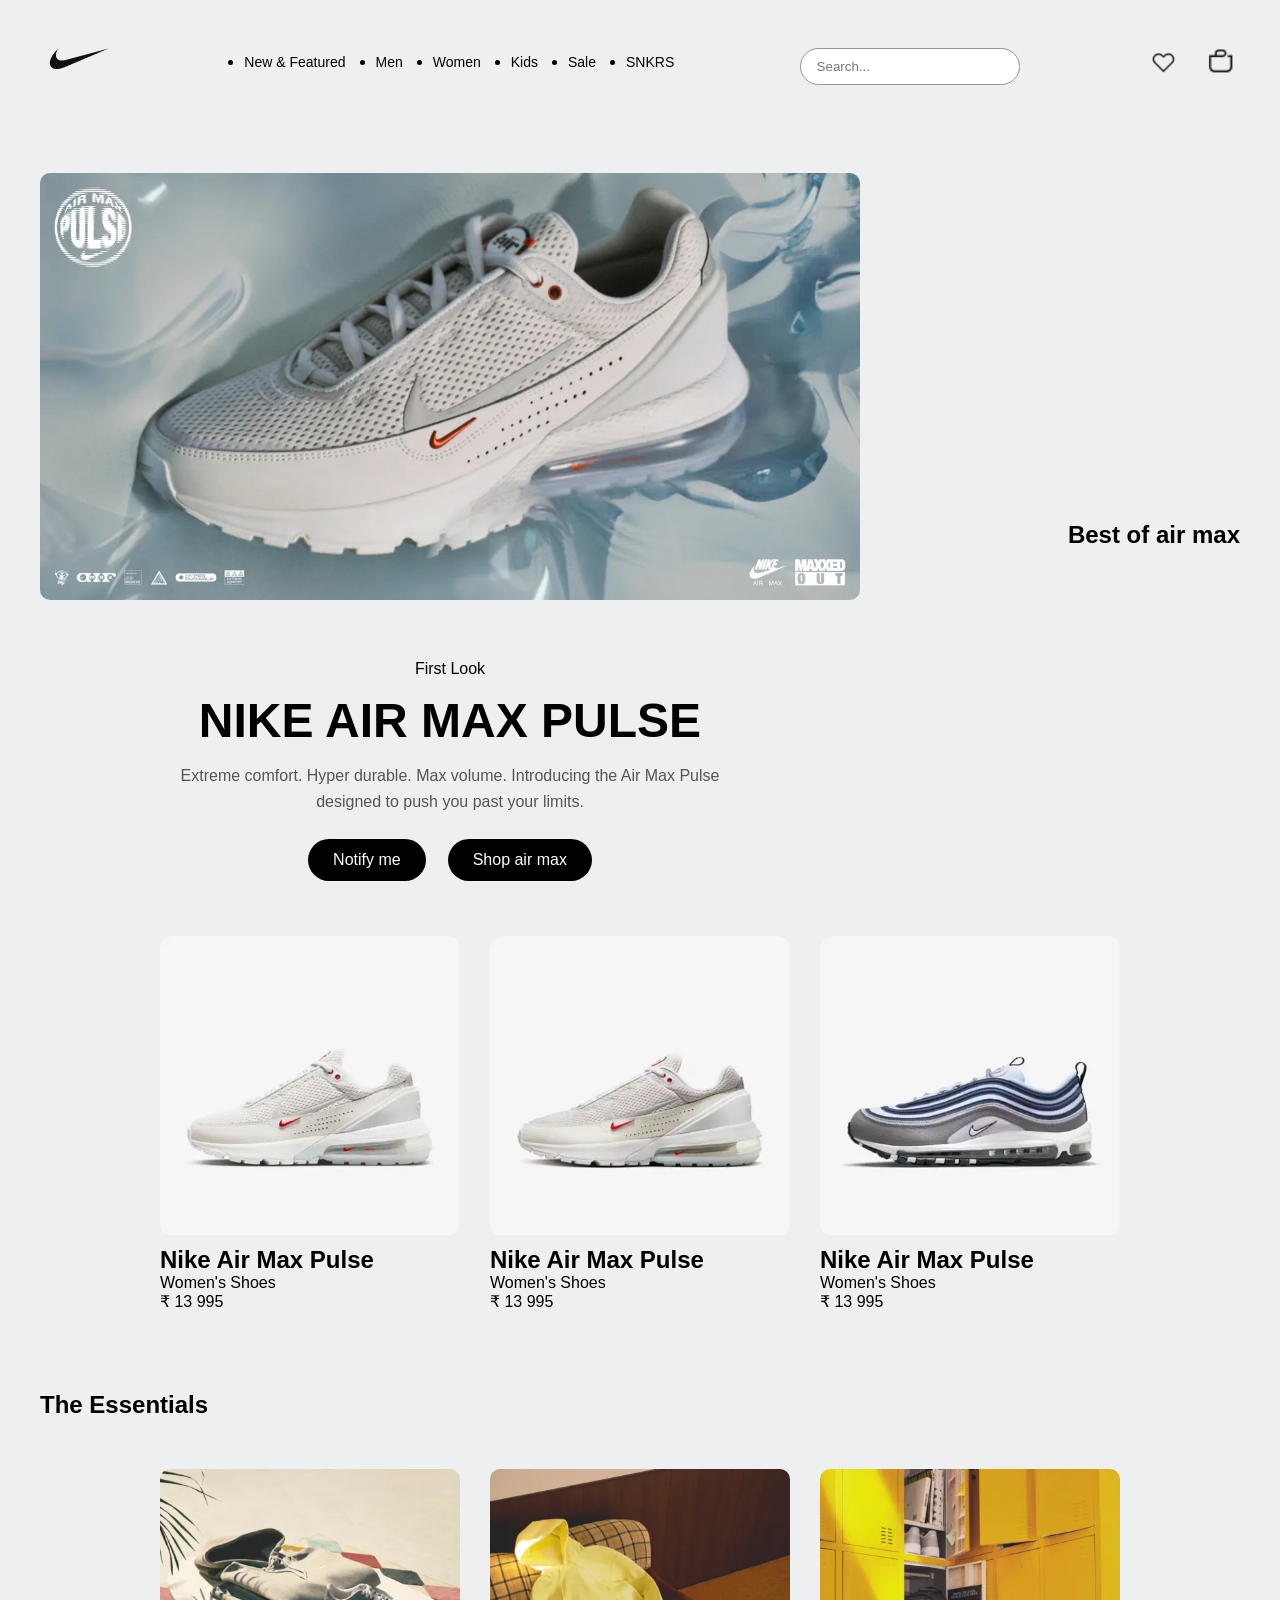
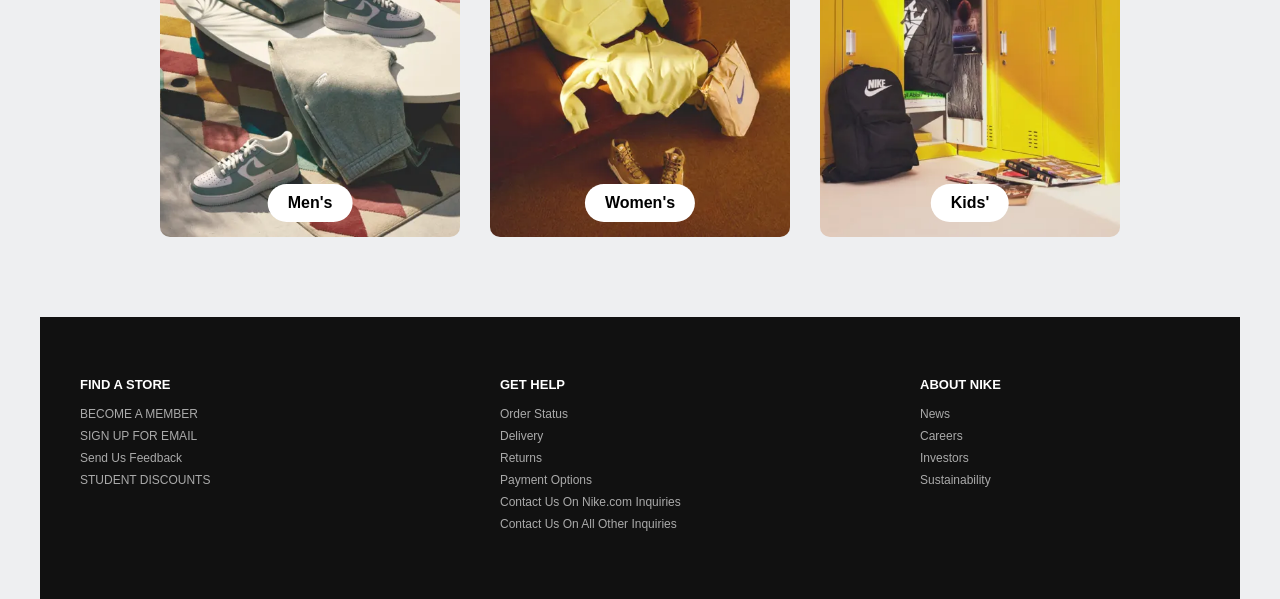
==== index.html @ b6634bfe "commit my project" ====
<!DOCTYPE html>
<html lang="en">
<head>
    <meta charset="UTF-8">
    <meta name="viewport" content="width=device-width, initial-scale=1.0">
    <title>Alowishus</title>
    <link rel="stylesheet" href="style.css">
</head>
<body>

<div class="container">
    <header class="header">

        <a href="#" class="logo">
            <img src="imgs/Frame.png" alt="">
        </a>

        <ul class="nav">
            <li><a href="#products">New & Featured</a></li>
            <li><a href="#essentials">Men</a></li>
            <li><a href="#essentials">Women</a></li>
            <li><a href="#essentials">Kids</a></li>
            <li><a href="#essentials">Sale</a></li>
            <li><a href="registr/registration.html">SNKRS</a></li>
        </ul>

    <input class="search-input" type="search" placeholder="Search...">

<div class="icons">
    <a href="registr/registration.html"><img src="imgs/heart.png" alt="heart"></a>
    <a href="shop/shop.html"><img src="imgs/shop.png" alt="shop"></a>
</div>


    <section class="kross">
        <img src="imgs/Image (1).png" alt="" class="kross-img">

        <div class="kross-text">
            <span>First Look</span>
            <h1>NIKE AIR MAX PULSE</h1>
            <p>
                Extreme comfort. Hyper durable. Max volume. Introducing the Air Max Pulse
                designed to push you past your limits.
            </p>
            <div class="btns">
                <a href="#" class="btn">Notify me</a>
                <a href="#" class="btn">Shop air max</a>
            </div>
        </div>
    </section>

    <h2 class="title">Best of air max</h2>

    <section class="yt" id="products">
        <div class="ka">
            <img src="imgs/Image (2).png" alt="">
            <div class="ka-text">
                <h1>Nike Air Max Pulse</h1>
                <p>Women's Shoes</p>
                <span>₹ 13 995</span>
            </div>
        </div>

        <div class="ka">
            <img src="imgs/Image (3).png" alt="">
            <div class="ka-text">
                <h1>Nike Air Max Pulse</h1>
                <p>Women's Shoes</p>
                <span>₹ 13 995</span>
            </div>
        </div>

        <div class="ka">
            <img src="imgs/Image (4).png" alt="">
            <div class="ka-text">
                <h1>Nike Air Max Pulse</h1>
                <p>Women's Shoes</p>
                <span>₹ 13 995</span>
            </div>
        </div>
    </section>

    <h2 class="title" id="essentials">The Essentials</h2>

    <section class="cho">
        <div class="ch">
            <img src="imgs/Frame (2).png" alt="">
            <a href="#The Essentials ">Men's</a>
        </div>

        <div class="ch">
            <img src="imgs/Frame (3).png" alt="">
            <a href="#The Essentials ">Women's</a>
        </div>

        <div class="ch">
            <img src="imgs/Image (5).png" alt="">
            <a href="#The Essentials ">Kids'</a>
        </div>
    </section>

</div>

<footer class="konec-yra">

    <div class="col">
        <h4>FIND A STORE</h4>
        <p>BECOME A MEMBER</p>
        <p>SIGN UP FOR EMAIL</p>
        <p>Send Us Feedback</p>
        <p>STUDENT DISCOUNTS</p>
    </div>

    <div class="col">
        <h4>GET HELP</h4>
        <p>Order Status</p>
        <p>Delivery</p>
        <p>Returns</p>
        <p>Payment Options</p>
        <p>Contact Us On Nike.com Inquiries</p>
        <p>Contact Us On All Other Inquiries</p>
    </div>

    <div class="col">
        <h4>ABOUT NIKE</h4>
        <p>News</p>
        <p>Careers</p>
        <p>Investors</p>
        <p>Sustainability</p>
    </div>

</footer>

</body>
</html>
---- style.css ----
* {
    margin: 0;
    padding: 0;
    box-sizing: border-box;
}

body {
    background: #EEEFF1;
    font-family: sans-serif;
}

.container {
    max-width: 1240px;
    margin: auto;
    padding: 20px;
}

.header {
    display: flex;
    justify-content: space-between;
    align-items: center;
    flex-wrap: wrap;
    gap: 20px;
}


.header .icons {
    display: flex;
    align-items: center;
    gap: 15px;
}

.header .icons a img {
    display: block;
    max-width: 100%;
    height: auto;
    width: 40px;
}


.nav {
    display: flex;
    flex-wrap: wrap;
    gap: 30px;
    justify-content: center;
}

.nav a {
    color: #000;
    text-decoration: none;
    font-size: 14px;
    white-space: nowrap;
}

.kross {
    margin-top: 50px;
    text-align: center;
    display: flex;
    flex-direction: column;
    align-items: center;
    gap: 30px;
}

.kross-img {
    width: 100%;
    max-width: 820px;
    height: auto;
    object-fit: cover;
    border-radius: 10px;
}

.kross-text {
    margin-top: 30px;
    max-width: 720px;
}

.kross-text h1 {
    font-size: 48px;
    margin: 15px 0;
}

.kross-text p {
    max-width: 600px;
    margin: auto;
    color: #555;
    line-height: 1.6;
}

.header .search-input {
    width: 220px;
    max-width: 100%;
    padding: 10px 16px;
    border-radius: 999px;
    border: 1px solid #999494;
    background: #ffffff;
    margin-top: 10px;
}

.btns {
    display: flex;
    flex-wrap: wrap;
    justify-content: center;
    gap: 12px;
    margin-top: 20px;
}

.btn {
    display: inline-block;
    background: #000;
    color: #fff;
    padding: 12px 25px;
    border-radius: 30px;
    margin: 5px;
    text-decoration: none;
}

.title {
    margin-top: 60px;
    text-align: center;
}

.yt {
    display: flex;
    flex-wrap: wrap;
    justify-content: center;
    gap: 30px;
    margin-top: 30px;
}

.ka {
    width: min(100%, 300px);
}

.ka img {
    width: 100%;
    display: block;
    border-radius: 12px;
}

.ka-text {
    margin-top: 10px;
    text-align: left;
}

.cho {
    display: flex;
    flex-wrap: wrap;
    justify-content: center;
    gap: 30px;
    margin-top: 30px;
}

.ch {
    position: relative;
    width: min(100%, 300px);
}

.ch img {
    width: 100%;
    border-radius: 10px;
    display: block;
}

.ch a {
    position: absolute;
    bottom: 15px;
    left: 50%;
    transform: translateX(-50%);
    background: #fff;
    padding: 10px 20px;
    border-radius: 20px;
    text-decoration: none;
    color: #000;
    font-weight: 600;
}

.konec-yra {
    margin-top: 60px;
    background: #111;
    color: #fff;
    padding: 60px 40px;
    max-width: 1200px;
    margin-left: auto;
    margin-right: auto;
    display: flex;
    justify-content: space-between;
    gap: 60px;
    flex-wrap: wrap;
}

.col {
    width: min(100%, 280px);
}

.col h4 {
    font-size: 13px;
    margin-bottom: 15px;
}

.col p {
    font-size: 12px;
    color: #aaa;
    margin: 8px 0;
    cursor: pointer;
}

.col p:hover {
    color: #fff;
}

@media (max-width: 980px) {
    .container {
        padding: 16px;
    }

    .header {
        justify-content: center;
    }

    .kross {
        margin-top: 40px;
    }

    .konec-yra {
        padding: 40px 25px;
    }
}

@media (max-width: 768px) {
    .header {
        flex-direction: column;
        align-items: center; /* Змінено на center, щоб іконки та пошук гарно центрувалися */
    }

    .nav {
        justify-content: center;
        gap: 12px;
    }

    .kross-text h1 {
        font-size: 34px;
    }

    .btns {
        flex-direction: column;
        align-items: center;
        gap: 12px;
    }

    .yt,
    .cho {
        flex-direction: column;
        align-items: center;
        gap: 20px;
    }

    .ka,
    .ch {
        width: 100%;
        max-width: 340px;
    }

    .konec-yra {
        flex-direction: column;
        align-items: stretch;
        padding: 30px 20px;
    }

    .col {
        width: 100%;
    }
}

@media (max-width: 480px) {
    .container {
        padding: 12px;
    }

    .kross-text h1 {
        font-size: 28px;
    }

    .kross-text p,
    .nav a,
    .col p {
        font-size: 13px;
    }

    .btn {
        padding: 12px 18px;
    }

    .konec-yra {
        padding: 25px 16px;
    }

    .nav {
        gap: 10px;
    }
}
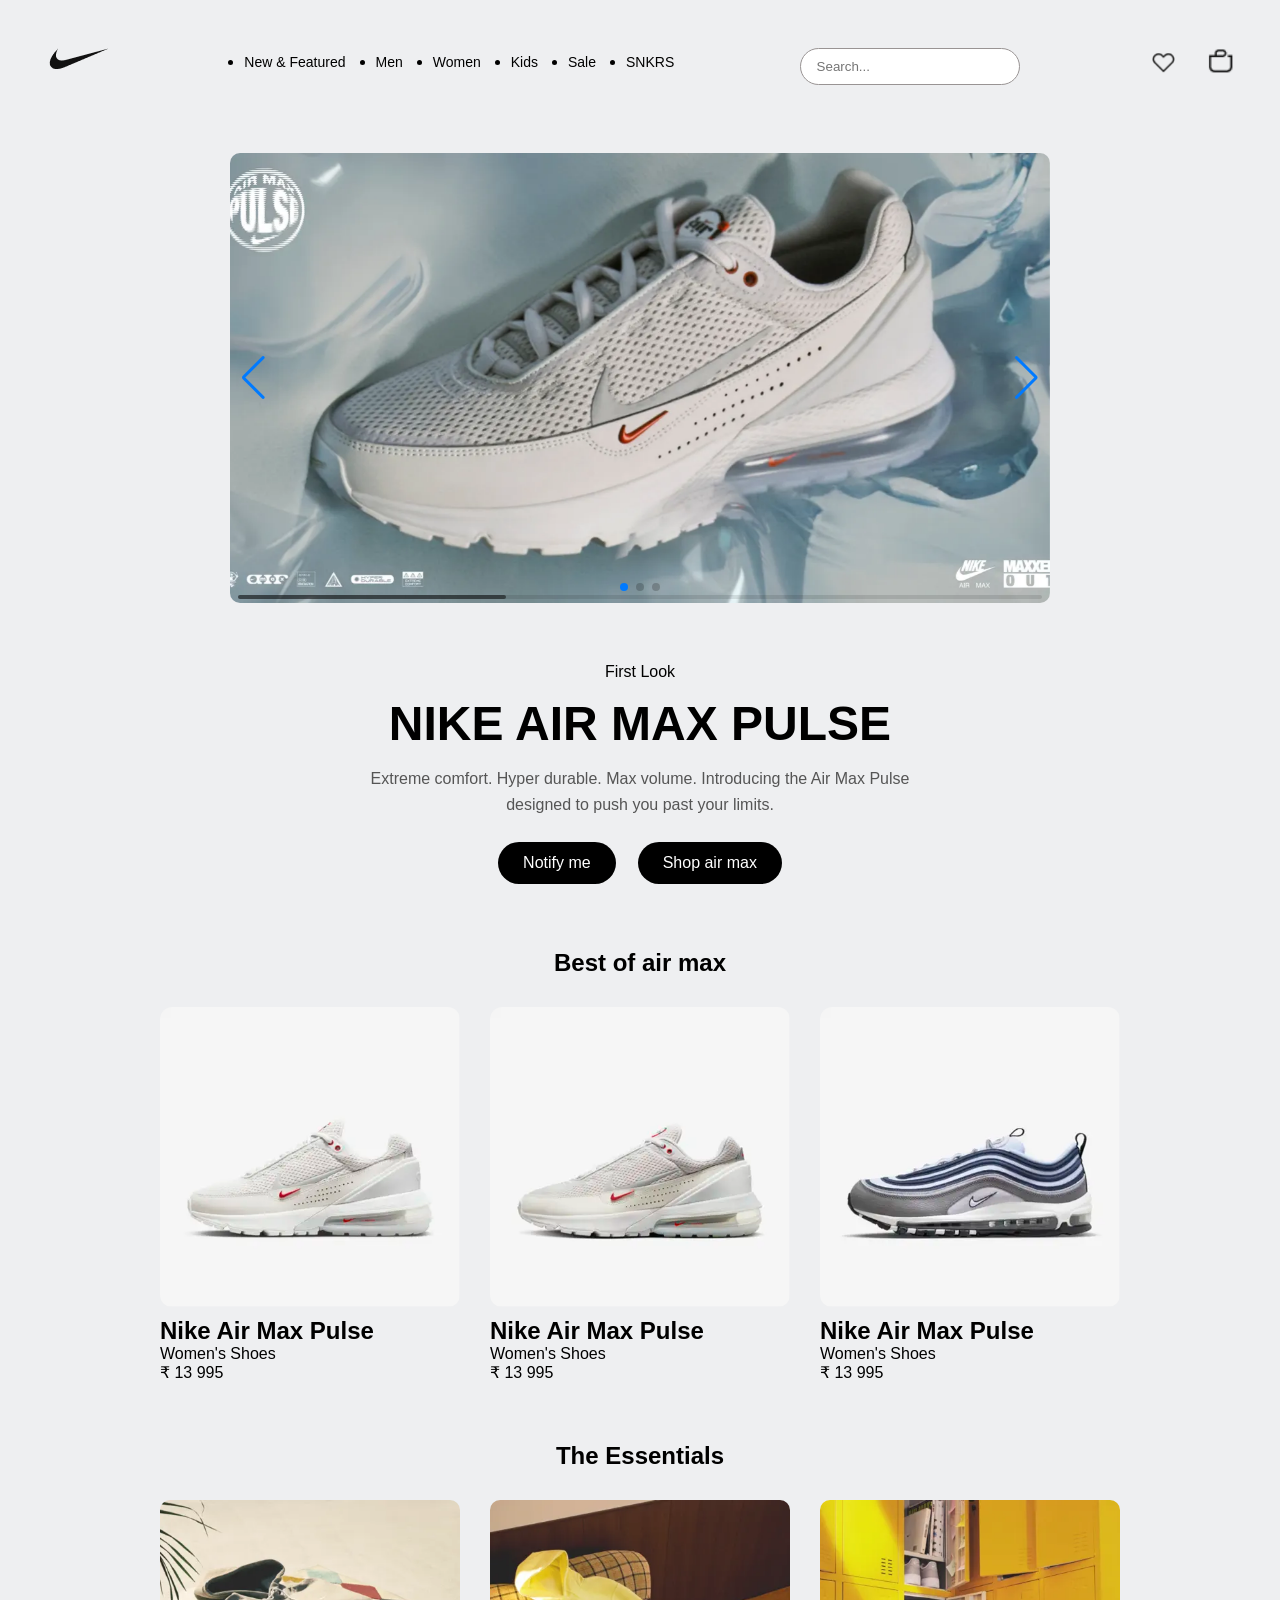
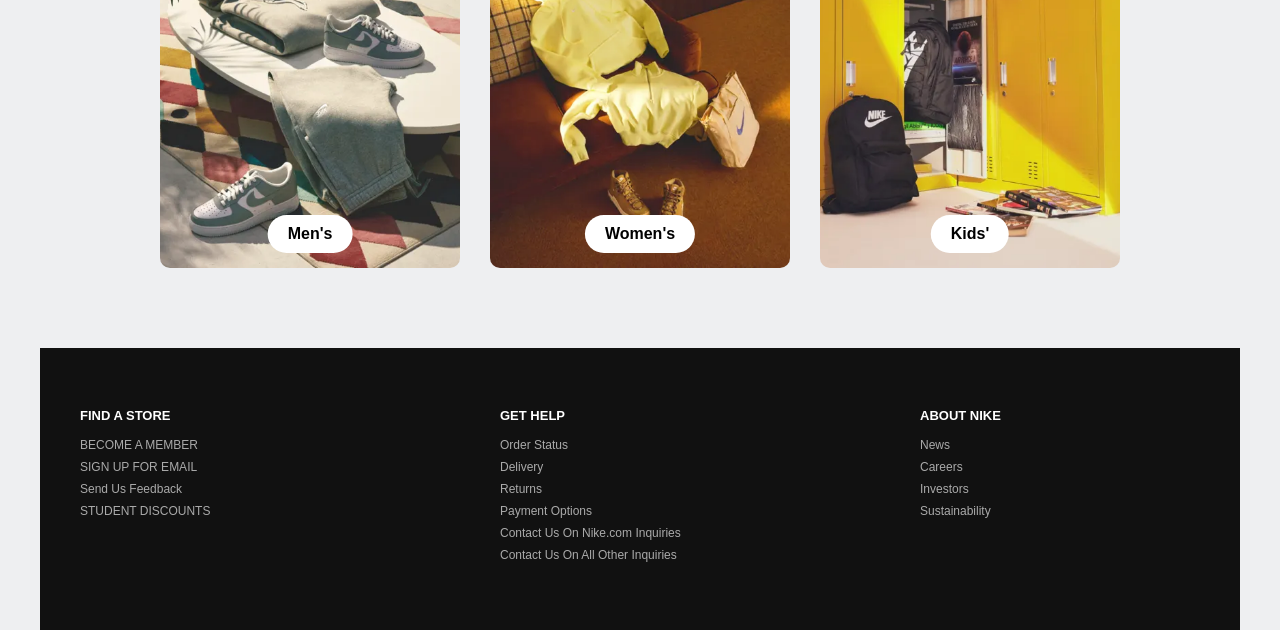
==== commit 7ebb95cc: "Додав головну сторінку та стилі для сайту" ====
--- a/index.html
+++ b/index.html
@@ -4,13 +4,13 @@
     <meta charset="UTF-8">
     <meta name="viewport" content="width=device-width, initial-scale=1.0">
     <title>Alowishus</title>
+    <link rel="stylesheet" href="https://cdn.jsdelivr.net/npm/swiper@11/swiper-bundle.min.css" />
     <link rel="stylesheet" href="style.css">
 </head>
 <body>
 
 <div class="container">
     <header class="header">
-
         <a href="#" class="logo">
             <img src="imgs/Frame.png" alt="">
         </a>
@@ -24,16 +24,28 @@
             <li><a href="registr/registration.html">SNKRS</a></li>
         </ul>
 
-    <input class="search-input" type="search" placeholder="Search...">
+        <input class="search-input" type="search" placeholder="Search...">
 
-<div class="icons">
-    <a href="registr/registration.html"><img src="imgs/heart.png" alt="heart"></a>
-    <a href="shop/shop.html"><img src="imgs/shop.png" alt="shop"></a>
-</div>
-
+        <div class="icons">
+            <a href="registr/registration.html"><img src="imgs/heart.png" alt="heart"></a>
+            <a href="shop/shop.html"><img src="imgs/shop.png" alt="shop"></a>
+        </div>
+    </header> 
 
     <section class="kross">
-        <img src="imgs/Image (1).png" alt="" class="kross-img">
+        <div class="swiper">
+            <div class="swiper-wrapper">
+                <div class="swiper-slide"><img src="imgs/Image (1).png" alt="Slide 1"></div>
+                <div class="swiper-slide"><img src="imgs/Image (1).png" alt="Slide 2"></div>
+                <div class="swiper-slide"><img src="imgs/Image (1).png" alt="Slide 3"></div>
+            </div>
+            <div class="swiper-pagination"></div>
+
+            <div class="swiper-button-prev"></div>
+            <div class="swiper-button-next"></div>
+
+            <div class="swiper-scrollbar"></div>
+        </div>
 
         <div class="kross-text">
             <span>First Look</span>
@@ -98,11 +110,9 @@
             <a href="#The Essentials ">Kids'</a>
         </div>
     </section>
-
-</div>
+</div> 
 
 <footer class="konec-yra">
-
     <div class="col">
         <h4>FIND A STORE</h4>
         <p>BECOME A MEMBER</p>
@@ -127,9 +137,10 @@
         <p>Careers</p>
         <p>Investors</p>
         <p>Sustainability</p>
-    </div>
-
+    </div> 
 </footer>
 
+<script src="https://cdn.jsdelivr.net/npm/swiper@11/swiper-bundle.min.js"></script>
+<script src="script.js"></script> 
 </body>
 </html>
--- a/style.css
+++ b/style.css
@@ -22,7 +22,6 @@
     flex-wrap: wrap;
     gap: 20px;
 }
-
 
 .header .icons {
     display: flex;
@@ -37,7 +36,6 @@
     width: 40px;
 }
 
-
 .nav {
     display: flex;
     flex-wrap: wrap;
@@ -59,14 +57,20 @@
     flex-direction: column;
     align-items: center;
     gap: 30px;
-}
-
-.kross-img {
+    width: 100%;
+}
+
+.swiper {
     width: 100%;
     max-width: 820px;
-    height: auto;
+    height: 450px;
+    border-radius: 10px;
+}
+
+.swiper-slide img {
+    width: 100%;
+    height: 100%;
     object-fit: cover;
-    border-radius: 10px;
 }
 
 .kross-text {
@@ -208,19 +212,17 @@
     color: #fff;
 }
 
+
 @media (max-width: 980px) {
     .container {
         padding: 16px;
     }
-
     .header {
         justify-content: center;
     }
-
     .kross {
         margin-top: 40px;
     }
-
     .konec-yra {
         padding: 40px 25px;
     }
@@ -229,45 +231,41 @@
 @media (max-width: 768px) {
     .header {
         flex-direction: column;
-        align-items: center; /* Змінено на center, щоб іконки та пошук гарно центрувалися */
-    }
-
+        align-items: center;
+    }
     .nav {
         justify-content: center;
         gap: 12px;
     }
-
     .kross-text h1 {
         font-size: 34px;
     }
-
     .btns {
         flex-direction: column;
         align-items: center;
         gap: 12px;
     }
-
-    .yt,
-    .cho {
+    .yt, .cho {
         flex-direction: column;
         align-items: center;
         gap: 20px;
     }
-
-    .ka,
-    .ch {
+    .ka, .ch {
         width: 100%;
         max-width: 340px;
     }
-
     .konec-yra {
         flex-direction: column;
-        align-items: stretch;
+        align-items: center;
+        text-align: center;
         padding: 30px 20px;
     }
-
     .col {
         width: 100%;
+    }
+    .swiper {
+        width: 100%;
+        height: 300px;
     }
 }
 
@@ -275,26 +273,22 @@
     .container {
         padding: 12px;
     }
-
     .kross-text h1 {
         font-size: 28px;
     }
-
-    .kross-text p,
-    .nav a,
-    .col p {
+    .kross-text p, .nav a, .col p {
         font-size: 13px;
     }
-
     .btn {
         padding: 12px 18px;
     }
-
     .konec-yra {
         padding: 25px 16px;
     }
-
     .nav {
         gap: 10px;
     }
+    .swiper {
+        height: 220px;
+    }
 }
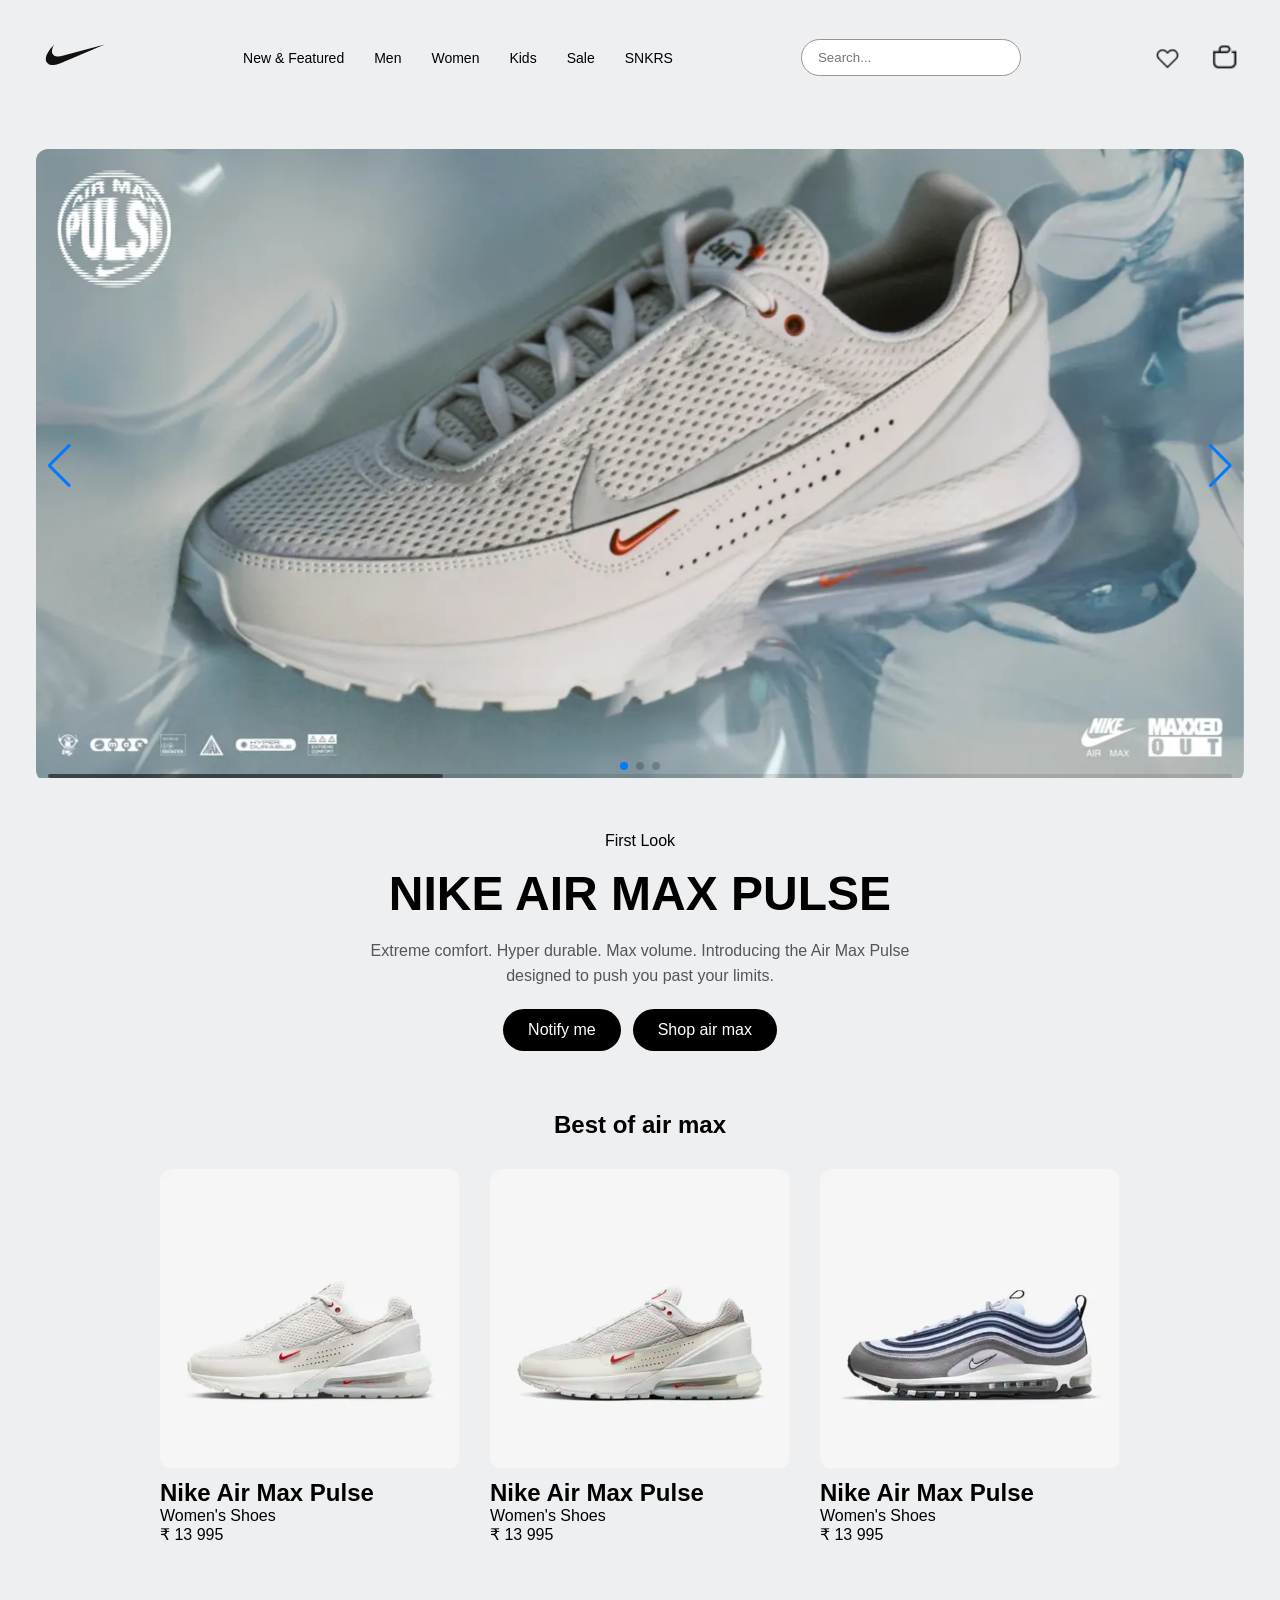
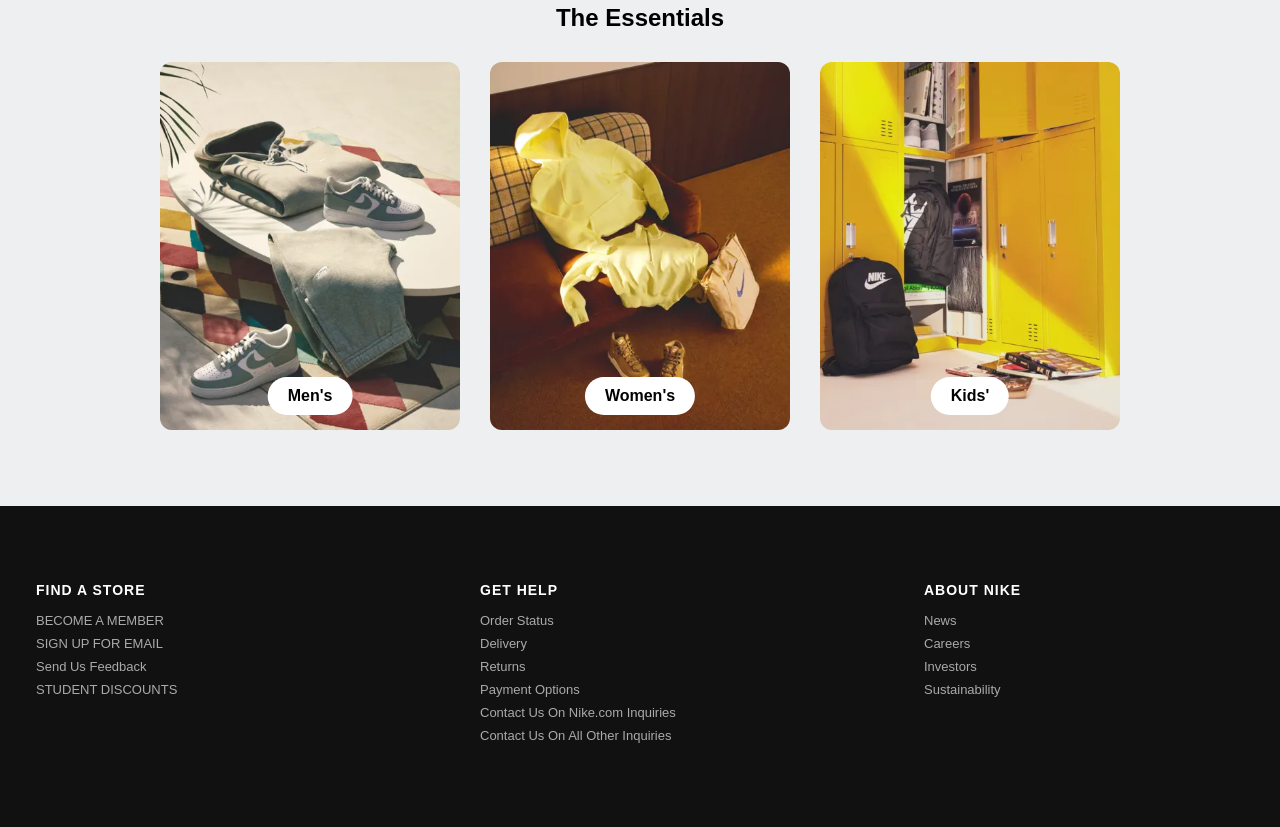
==== commit 22995d81: "Оновлення сторінок" ====
--- a/index.html
+++ b/index.html
@@ -113,31 +113,33 @@
 </div> 
 
 <footer class="konec-yra">
-    <div class="col">
-        <h4>FIND A STORE</h4>
-        <p>BECOME A MEMBER</p>
-        <p>SIGN UP FOR EMAIL</p>
-        <p>Send Us Feedback</p>
-        <p>STUDENT DISCOUNTS</p>
+    <div class="container">
+        <div class="col">
+            <h4>FIND A STORE</h4>
+            <p>BECOME A MEMBER</p>
+            <p>SIGN UP FOR EMAIL</p>
+            <p>Send Us Feedback</p>
+            <p>STUDENT DISCOUNTS</p>
+        </div>
+
+        <div class="col">
+            <h4>GET HELP</h4>
+            <p>Order Status</p>
+            <p>Delivery</p>
+            <p>Returns</p>
+            <p>Payment Options</p>
+            <p>Contact Us On Nike.com Inquiries</p>
+            <p>Contact Us On All Other Inquiries</p>
+        </div>
+
+        <div class="col">
+            <h4>ABOUT NIKE</h4>
+            <p>News</p>
+            <p>Careers</p>
+            <p>Investors</p>
+            <p>Sustainability</p>
+        </div> 
     </div>
-
-    <div class="col">
-        <h4>GET HELP</h4>
-        <p>Order Status</p>
-        <p>Delivery</p>
-        <p>Returns</p>
-        <p>Payment Options</p>
-        <p>Contact Us On Nike.com Inquiries</p>
-        <p>Contact Us On All Other Inquiries</p>
-    </div>
-
-    <div class="col">
-        <h4>ABOUT NIKE</h4>
-        <p>News</p>
-        <p>Careers</p>
-        <p>Investors</p>
-        <p>Sustainability</p>
-    </div> 
 </footer>
 
 <script src="https://cdn.jsdelivr.net/npm/swiper@11/swiper-bundle.min.js"></script>
--- a/style.css
+++ b/style.css
@@ -7,12 +7,13 @@
 body {
     background: #EEEFF1;
     font-family: sans-serif;
+    overflow-x: hidden;
 }
 
 .container {
     max-width: 1240px;
     margin: auto;
-    padding: 20px;
+    padding: 16px;
 }
 
 .header {
@@ -21,73 +22,6 @@
     align-items: center;
     flex-wrap: wrap;
     gap: 20px;
-}
-
-.header .icons {
-    display: flex;
-    align-items: center;
-    gap: 15px;
-}
-
-.header .icons a img {
-    display: block;
-    max-width: 100%;
-    height: auto;
-    width: 40px;
-}
-
-.nav {
-    display: flex;
-    flex-wrap: wrap;
-    gap: 30px;
-    justify-content: center;
-}
-
-.nav a {
-    color: #000;
-    text-decoration: none;
-    font-size: 14px;
-    white-space: nowrap;
-}
-
-.kross {
-    margin-top: 50px;
-    text-align: center;
-    display: flex;
-    flex-direction: column;
-    align-items: center;
-    gap: 30px;
-    width: 100%;
-}
-
-.swiper {
-    width: 100%;
-    max-width: 820px;
-    height: 450px;
-    border-radius: 10px;
-}
-
-.swiper-slide img {
-    width: 100%;
-    height: 100%;
-    object-fit: cover;
-}
-
-.kross-text {
-    margin-top: 30px;
-    max-width: 720px;
-}
-
-.kross-text h1 {
-    font-size: 48px;
-    margin: 15px 0;
-}
-
-.kross-text p {
-    max-width: 600px;
-    margin: auto;
-    color: #555;
-    line-height: 1.6;
 }
 
 .header .search-input {
@@ -97,7 +31,74 @@
     border-radius: 999px;
     border: 1px solid #999494;
     background: #ffffff;
-    margin-top: 10px;
+}
+
+.header .icons {
+    display: flex;
+    align-items: center;
+    gap: 15px;
+}
+
+.header .icons a img {
+    display: block;
+    max-width: 100%;
+    height: auto;
+    width: 40px;
+}
+
+.nav {
+    list-style: none;
+    display: flex;
+    flex-wrap: wrap;
+    gap: 20px 30px;
+    justify-content: center;
+}
+
+.nav a {
+    color: #000;
+    text-decoration: none;
+    font-size: 14px;
+    display: inline-block;
+}
+
+.kross {
+    margin-top: 50px;
+    text-align: center;
+    display: flex;
+    flex-direction: column;
+    align-items: center;
+    gap: 30px;
+    width: 100%;
+}
+
+.swiper {
+    width: 100%;
+    border-radius: 12px;
+}
+
+.swiper-slide img {
+    width: 100%;
+    height: 100%;
+    object-fit: cover;
+}
+
+.kross-text {
+    margin-top: 20px;
+    max-width: 720px;
+    width: 100%;
+}
+
+.kross-text h1 {
+    font-size: clamp(28px, 5vw, 48px);
+    margin: 15px 0;
+    line-height: 1.2;
+}
+
+.kross-text p {
+    max-width: 600px;
+    margin: auto;
+    color: #555;
+    line-height: 1.6;
 }
 
 .btns {
@@ -106,6 +107,7 @@
     justify-content: center;
     gap: 12px;
     margin-top: 20px;
+    width: 100%;
 }
 
 .btn {
@@ -114,8 +116,13 @@
     color: #fff;
     padding: 12px 25px;
     border-radius: 30px;
-    margin: 5px;
     text-decoration: none;
+    text-align: center;
+    transition: background 0.2s;
+}
+
+.btn:hover {
+    background: #333;
 }
 
 .title {
@@ -123,7 +130,7 @@
     text-align: center;
 }
 
-.yt {
+.yt, .cho {
     display: flex;
     flex-wrap: wrap;
     justify-content: center;
@@ -131,12 +138,15 @@
     margin-top: 30px;
 }
 
-.ka {
-    width: min(100%, 300px);
-}
-
-.ka img {
-    width: 100%;
+.ka, .ch {
+    width: 100%;
+    max-width: 300px;
+    position: relative;
+}
+
+.ka img, .ch img {
+    width: 100%;
+    height: auto;
     display: block;
     border-radius: 12px;
 }
@@ -144,25 +154,6 @@
 .ka-text {
     margin-top: 10px;
     text-align: left;
-}
-
-.cho {
-    display: flex;
-    flex-wrap: wrap;
-    justify-content: center;
-    gap: 30px;
-    margin-top: 30px;
-}
-
-.ch {
-    position: relative;
-    width: min(100%, 300px);
-}
-
-.ch img {
-    width: 100%;
-    border-radius: 10px;
-    display: block;
 }
 
 .ch a {
@@ -176,74 +167,97 @@
     text-decoration: none;
     color: #000;
     font-weight: 600;
+    white-space: nowrap;
 }
 
 .konec-yra {
     margin-top: 60px;
     background: #111;
     color: #fff;
-    padding: 60px 40px;
-    max-width: 1200px;
-    margin-left: auto;
-    margin-right: auto;
+    padding: 60px 0;
+    width: 100%;
+}
+
+.konec-yra .container {
     display: flex;
     justify-content: space-between;
-    gap: 60px;
+    align-items: flex-start;
+    gap: 30px;
     flex-wrap: wrap;
 }
 
 .col {
-    width: min(100%, 280px);
+    flex: 1;
+    min-width: 200px;
+    max-width: 320px;
 }
 
 .col h4 {
+    font-size: 14px;
+    margin-bottom: 15px;
+    text-transform: uppercase;
+    letter-spacing: 1px;
+}
+
+.col p {
     font-size: 13px;
-    margin-bottom: 15px;
-}
-
-.col p {
-    font-size: 12px;
     color: #aaa;
     margin: 8px 0;
     cursor: pointer;
+    transition: color 0.2s;
 }
 
 .col p:hover {
     color: #fff;
 }
 
-
 @media (max-width: 980px) {
-    .container {
-        padding: 16px;
-    }
     .header {
         justify-content: center;
     }
     .kross {
-        margin-top: 40px;
-    }
-    .konec-yra {
-        padding: 40px 25px;
+        margin-top: 30px;
     }
 }
 
 @media (max-width: 768px) {
+    .konec-yra .container {
+        justify-content: flex-start;
+        gap: 30px;
+    }
+    .col {
+        max-width: 45%;
+        flex: 1 1 40%;
+    }
+    .ka, .ch {
+        max-width: 220px;
+    }
+    .yt, .cho {
+        gap: 15px;
+    }
+}
+
+@media (max-width: 480px) {
+    .container {
+        padding: 12px;
+    }
     .header {
         flex-direction: column;
-        align-items: center;
+        gap: 15px;
     }
     .nav {
-        justify-content: center;
         gap: 12px;
-    }
-    .kross-text h1 {
-        font-size: 34px;
     }
     .btns {
         flex-direction: column;
-        align-items: center;
-        gap: 12px;
+    }
+    .btn {
+        width: 100%;
+    }
+    .col {
+        max-width: 100%;
+        flex: none;
+        text-align: left;
     }
     .yt, .cho {
         flex-direction: column;
@@ -251,44 +265,6 @@
         gap: 20px;
     }
     .ka, .ch {
-        width: 100%;
-        max-width: 340px;
-    }
-    .konec-yra {
-        flex-direction: column;
-        align-items: center;
-        text-align: center;
-        padding: 30px 20px;
-    }
-    .col {
-        width: 100%;
-    }
-    .swiper {
-        width: 100%;
-        height: 300px;
-    }
-}
-
-@media (max-width: 480px) {
-    .container {
-        padding: 12px;
-    }
-    .kross-text h1 {
-        font-size: 28px;
-    }
-    .kross-text p, .nav a, .col p {
-        font-size: 13px;
-    }
-    .btn {
-        padding: 12px 18px;
-    }
-    .konec-yra {
-        padding: 25px 16px;
-    }
-    .nav {
-        gap: 10px;
-    }
-    .swiper {
-        height: 220px;
+        max-width: 100%;
     }
 }
